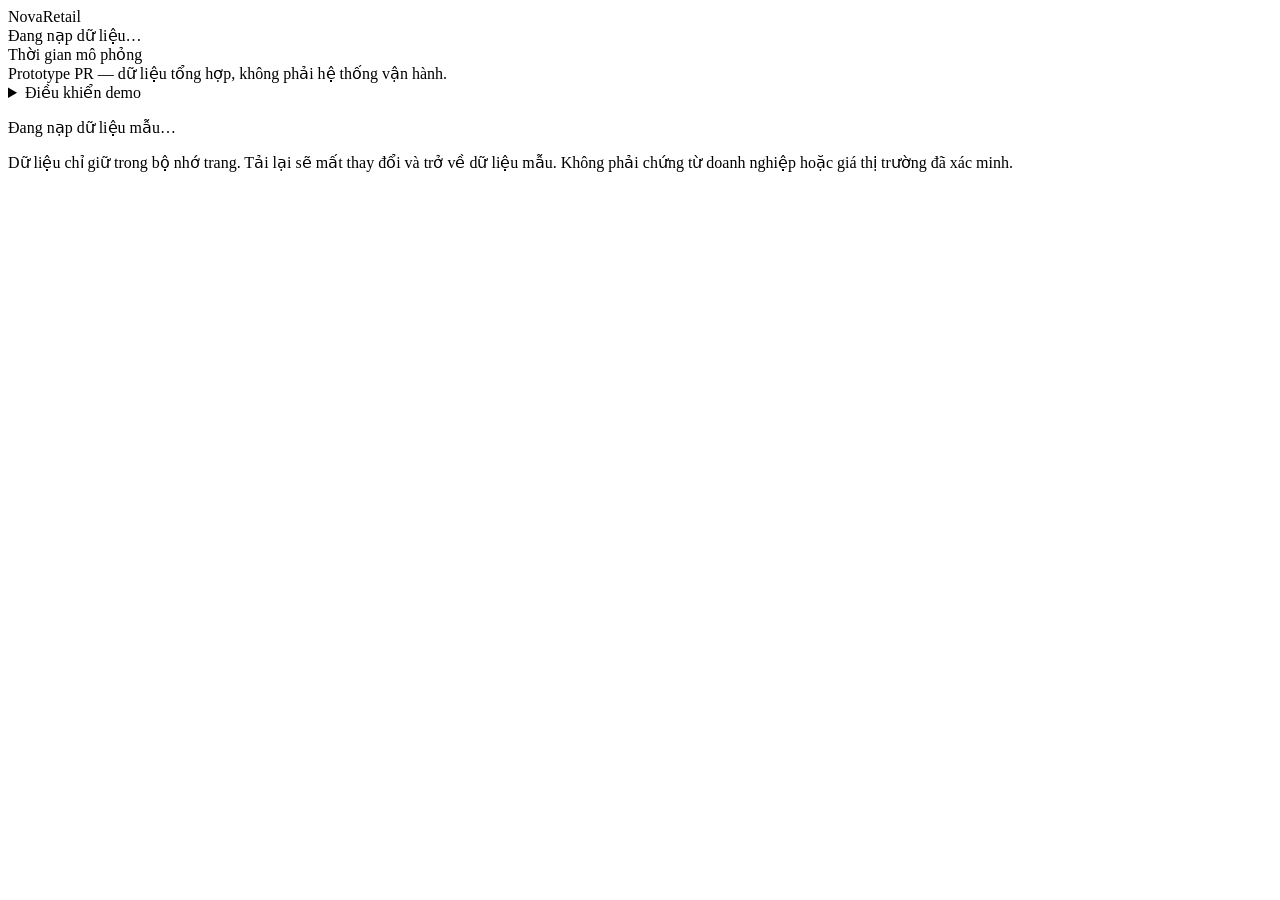
==== prototype/pr/index.html @ 42f6c57f "feat: integrate PR prototype UI and browser evidence" ====
<!doctype html>
<html lang="vi">
<head>
  <meta charset="utf-8">
  <meta name="viewport" content="width=device-width, initial-scale=1">
  <title>Prototype PR · NovaRetail</title>
  <link rel="icon" href="data:,">
  <link rel="stylesheet" href="/styles.css">
  <script type="module" src="/app.mjs"></script>
</head>
<body>
  <header class="top"><div class="top-inner">
    <div class="brand">NovaRetail</div>
    <div class="header-context" id="context">Đang nạp dữ liệu…</div>
    <div class="header-time">Thời gian mô phỏng<time id="clock"></time></div>
  </div></header>
  <div class="review-bar"><div class="review-inner">
    <span class="wire-note">Prototype PR — dữ liệu tổng hợp, không phải hệ thống vận hành.</span>
    <details class="demo"><summary>Điều khiển demo</summary><div class="demo-controls">
      <p class="small">Chuyển vai trò chỉ đổi ngữ cảnh demo, không phải đăng nhập hoặc bảo mật thực tế.</p>
      <label for="role">Vai trò</label><select id="role"><option value="REQ-01">Người yêu cầu · REQ-01</option><option value="MGR-01">Quản lý cửa hàng · MGR-01</option></select>
      <label for="budget">Kết quả ngân sách lần kiểm tra tiếp theo</label><select id="budget"><option value="PASS">Đạt</option><option value="INSUFFICIENT">Không đủ ngân sách</option><option value="UNAVAILABLE">Nguồn dữ liệu ngân sách không khả dụng</option></select>
      <button class="btn secondary" id="reset" type="button">Khôi phục dữ liệu mẫu</button>
    </div></details>
  </div></div>
  <div class="demo-state" id="demo-state"></div>
  <main class="shell" id="app" aria-live="polite"><p>Đang nạp dữ liệu mẫu…</p></main>
  <footer class="shell footer">Dữ liệu chỉ giữ trong bộ nhớ trang. Tải lại sẽ mất thay đổi và trở về dữ liệu mẫu. Không phải chứng từ doanh nghiệp hoặc giá thị trường đã xác minh.</footer>
  <dialog id="confirm-dialog" aria-labelledby="dialog-title">
    <h2 id="dialog-title"></h2><p id="dialog-message"></p>
    <div class="actions"><button id="dialog-cancel" class="btn secondary" type="button">Hủy</button><button id="dialog-confirm" class="btn" type="button">Xác nhận</button></div>
  </dialog>
</body>
</html>
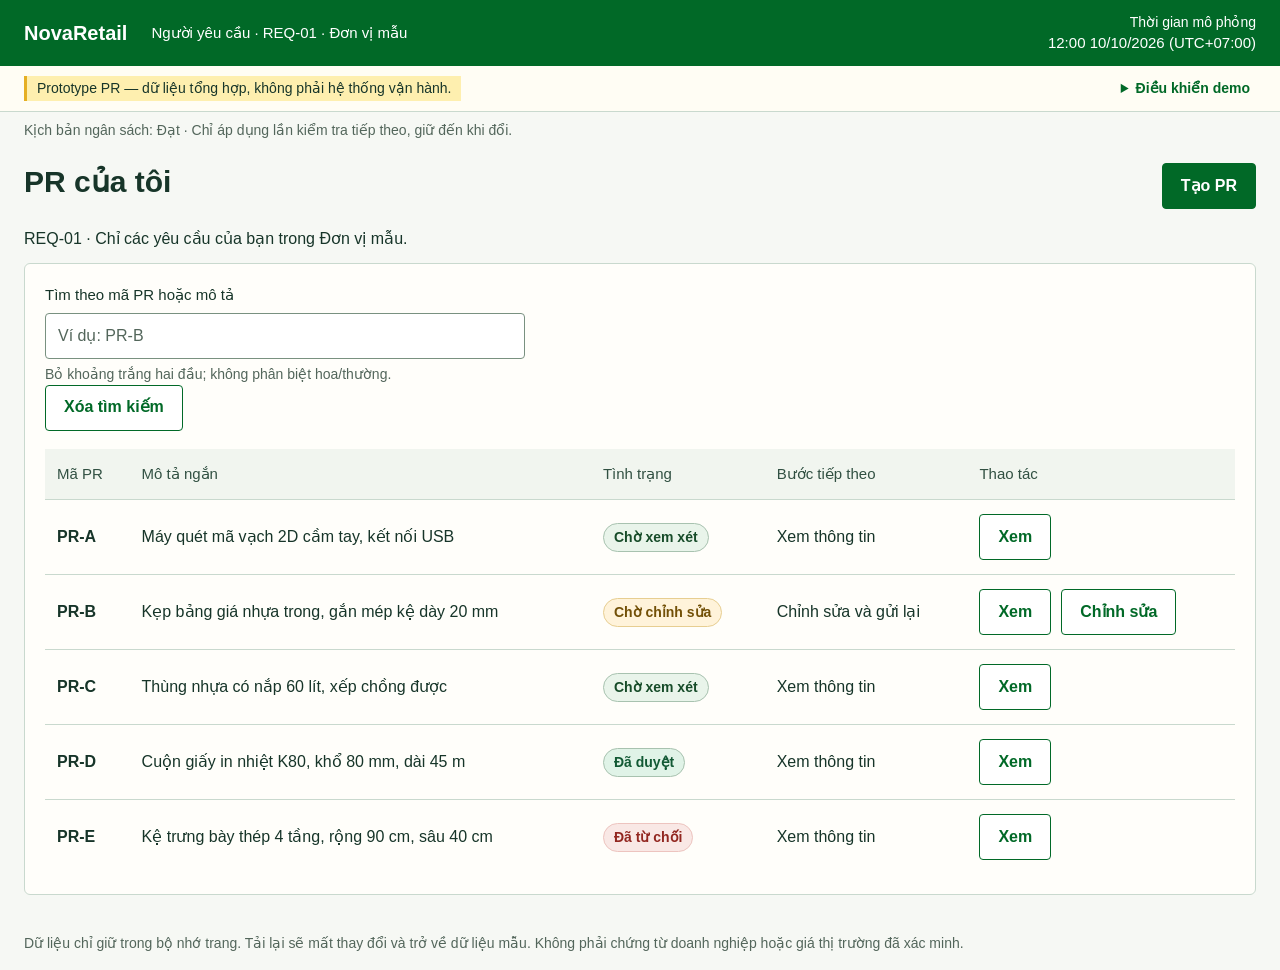
==== commit dac523d6: "build: prepare static PR demo" ====
--- a/prototype/pr/index.html
+++ b/prototype/pr/index.html
@@ -5,8 +5,8 @@
   <meta name="viewport" content="width=device-width, initial-scale=1">
   <title>Prototype PR · NovaRetail</title>
   <link rel="icon" href="data:,">
-  <link rel="stylesheet" href="/styles.css">
-  <script type="module" src="/app.mjs"></script>
+  <link rel="stylesheet" href="./styles.css">
+  <script type="module" src="./app.mjs"></script>
 </head>
 <body>
   <header class="top"><div class="top-inner">
--- a/prototype/pr/styles.css
+++ b/prototype/pr/styles.css
@@ -0,0 +1,192 @@
+@font-face {
+  font-family: 'Be Vietnam Pro'; src: url('./fonts/BeVietnamPro-Regular.ttf') format('truetype');
+  font-weight: 400; font-style: normal; font-display: swap;
+}
+@font-face {
+  font-family: 'Be Vietnam Pro'; src: url('./fonts/BeVietnamPro-Medium.ttf') format('truetype');
+  font-weight: 500; font-style: normal; font-display: swap;
+}
+@font-face {
+  font-family: 'Be Vietnam Pro'; src: url('./fonts/BeVietnamPro-SemiBold.ttf') format('truetype');
+  font-weight: 600; font-style: normal; font-display: swap;
+}
+@font-face {
+  font-family: 'Be Vietnam Pro'; src: url('./fonts/BeVietnamPro-Bold.ttf') format('truetype');
+  font-weight: 700; font-style: normal; font-display: swap;
+}
+
+:root {
+  --dark: #016927; --green: #037d4d; --cream: #feefaf; --yellow: #e5af24;
+  --paper: #fffefa; --page: #f6f8f4; --ink: #173529; --muted: #53665b;
+  --line: #c9d9ce; --control: #799180; --soft: #edf2ed;
+  --error: #a02720; --error-bg: #fff0ed; --warn: #815406; --warn-bg: #fff5d7;
+}
+* { box-sizing: border-box; }
+html { font-size: 16px; }
+body { margin: 0; color: var(--ink); background: var(--page); font: 400 16px/1.5 'Be Vietnam Pro', Arial, sans-serif; }
+button, input, textarea, select { font: inherit; color: inherit; }
+a { color: var(--dark); text-underline-offset: 3px; }
+a:hover { text-decoration-thickness: 2px; }
+strong { font-weight: 600; }
+h1, h2, h3, p, ol, dl { margin-top: 0; }
+h1 { margin-bottom: 8px; font-size: 30px; font-weight: 700; line-height: 1.2; }
+h2 { margin-bottom: 14px; font-size: 21px; font-weight: 600; line-height: 1.35; }
+h3 { margin-bottom: 8px; font-size: 18px; font-weight: 600; }
+p { margin-bottom: 12px; }
+a:focus-visible, button:focus-visible, input:focus-visible, textarea:focus-visible, select:focus-visible, summary:focus-visible {
+  outline: 3px solid #ad6500; outline-offset: 3px;
+}
+.top { background: var(--dark); color: white; }
+.top-inner { max-width: 1328px; margin: auto; padding: 12px 24px; display: flex; align-items: center; gap: 24px; }
+.brand { font-size: 20px; font-weight: 700; white-space: nowrap; }
+.header-context { flex: 1; font-size: 15px; }
+.header-time { text-align: right; font-size: 14px; line-height: 1.45; }
+.header-time time { display: block; font-size: 15px; font-weight: 500; }
+.manager-context { display: none; }
+body:has(.view[data-role='manager']:target, .view[data-role='manager'] :target) .manager-context { display: inline; }
+body:has(.view[data-role='manager']:target, .view[data-role='manager'] :target) .requester-context { display: none; }
+.review-bar { border-bottom: 1px solid var(--line); background: #fffdf4; }
+.review-inner { max-width: 1328px; padding: 6px 24px; margin: auto; display: flex; align-items: center; justify-content: space-between; gap: 16px; }
+.wire-note { border-left: 3px solid var(--yellow); padding: 2px 10px; background: var(--cream); font-size: 14px; font-weight: 500; }
+.scenario { position: relative; flex: 0 0 auto; font-size: 14px; }
+.scenario > summary { cursor: pointer; color: var(--dark); font-weight: 600; min-height: 30px; padding: 4px 6px; }
+.scenario-panel { position: absolute; top: calc(100% + 8px); right: 0; z-index: 10; width: min(1020px, calc(100vw - 48px)); padding: 18px; border: 1px solid var(--control); border-radius: 6px; background: white; }
+.scenario-panel p { color: var(--muted); font-size: 14px; }
+.scenario-links { display: flex; gap: 8px; flex-wrap: wrap; }
+.scenario-links a { display: inline-flex; align-items: center; min-height: 38px; padding: 6px 10px; border: 1px solid var(--line); border-radius: 4px; text-decoration: none; }
+.scenario-links a:hover { background: var(--soft); }
+.scenario-group + .scenario-group { border-top: 1px solid var(--line); padding-top: 12px; margin-top: 12px; }
+.scenario-group > strong { display: block; margin-bottom: 8px; }
+.shell { max-width: 1328px; padding: 22px 24px 16px; margin: auto; }
+.view { display: none; scroll-margin-top: 160px; }
+.view:target, .view:has(:target) { display: block; }
+body:not(:has(.view:target, .view :target)) #scr01 { display: block; }
+.back { display: inline-block; margin-bottom: 12px; font-size: 15px; }
+.page-head { margin-bottom: 18px; }
+.heading-row { display: flex; align-items: center; justify-content: space-between; gap: 20px; }
+.page-head p { margin-bottom: 0; }
+.status-line { display: flex; align-items: center; gap: 10px; flex-wrap: wrap; }
+.badge { display: inline-block; padding: 3px 10px; border: 1px solid #a8c2af; border-radius: 16px; color: #174c29; background: #e9f4ea; font-size: 14px; font-weight: 600; white-space: nowrap; }
+.badge.draft { color: #544826; background: #f4f1e8; border-color: #d9cfb1; }
+.badge.return { color: #725007; background: #fff3da; border-color: #e7ce91; }
+.badge.reject { color: #922720; background: #f9e8e5; border-color: #edc4bf; }
+.badge.approved { color: #125934; background: #e0f3e7; border-color: #a8c2af; }
+.panel { padding: 20px; margin-bottom: 16px; border: 1px solid var(--line); border-radius: 6px; background: var(--paper); }
+.panel > :last-child { margin-bottom: 0; }
+.muted, .placeholder { color: var(--muted); }
+.small, .hint, .metric-label { font-size: 14px; line-height: 1.5; }
+.metric-label { color: var(--muted); margin: 12px 0 0; }
+.sample-label { color: var(--muted); font-size: 14px; font-weight: 400; }
+.count { margin-left: 8px; padding: 3px 9px; border-radius: 4px; background: var(--soft); color: var(--dark); font-size: 16px; font-weight: 600; white-space: nowrap; }
+.btn { display: inline-flex; align-items: center; justify-content: center; min-height: 46px; padding: 10px 18px; border: 1px solid var(--dark); border-radius: 4px; background: var(--dark); color: white; font-size: 16px; font-weight: 600; line-height: 1.4; text-decoration: none; }
+.btn.secondary { color: var(--dark); background: white; }
+.btn.danger { background: var(--error); border-color: var(--error); color: white; }
+.btn:disabled { opacity: 1; cursor: not-allowed; }
+.btn:hover { text-decoration: none; }
+.action-bar { display: flex; justify-content: space-between; align-items: center; gap: 20px; flex-wrap: wrap; padding-top: 18px; margin-top: 18px; border-top: 1px solid var(--line); }
+.action-bar p { margin: 0; flex: 1; }
+.actions { display: flex; align-items: center; flex-wrap: wrap; gap: 10px; }
+.field label { display: block; margin-bottom: 6px; font-size: 15px; font-weight: 500; }
+.field input, .field textarea, .field select { display: block; width: 100%; min-width: 0; min-height: 46px; border: 1px solid var(--control); border-radius: 4px; padding: 10px 12px; background: white; font-size: 16px; line-height: 1.5; }
+.field textarea { min-height: 72px; resize: vertical; }
+.field input[readonly] { background: var(--soft); }
+.field input::placeholder, .field textarea::placeholder { color: var(--muted); opacity: 1; }
+.hint { display: block; color: var(--muted); margin-top: 5px; }
+.request-grid { display: grid; grid-template-columns: 1fr 1.4fr 1.2fr 1fr; gap: 16px; margin-bottom: 18px; }
+.line-grid { display: grid; grid-template-columns: minmax(0, 1fr) 170px 240px; gap: 18px; }
+.money-hint { color: var(--ink); }
+.has-error input, .has-error textarea, .has-error select { border: 2px solid var(--error); }
+.error-text { display: block; color: var(--error); font-size: 15px; font-weight: 500; margin-top: 5px; }
+.callout { padding: 12px 16px; margin-bottom: 16px; border-left: 4px solid var(--green); background: #edf6ee; }
+.callout.warn { border-color: var(--warn); background: var(--warn-bg); }
+.callout.error { border-color: var(--error); background: var(--error-bg); }
+.callout p { margin: 6px 0 0; }
+.callout ul { margin: 8px 0 0; padding-left: 22px; }
+.callout .error-link { color: var(--error); font-weight: 500; }
+.table-wrap { overflow-x: auto; }
+table { width: 100%; border-collapse: collapse; text-align: left; }
+th, td { border-bottom: 1px solid var(--line); padding: 14px 12px; vertical-align: middle; }
+th { background: #f1f5ef; color: #315042; font-size: 15px; font-weight: 500; line-height: 1.5; }
+td { font-size: 16px; line-height: 1.5; }
+tr:last-child td { border-bottom: 0; }
+.queue-table { table-layout: fixed; }
+.queue-table .col-id { width: 80px; }
+.queue-table .col-owner { width: 145px; }
+.queue-table .col-round { width: 65px; }
+.queue-table .col-date { width: 190px; }
+.queue-table .col-wait { width: 150px; }
+.queue-table .col-action { width: 128px; }
+.queue-table .btn { white-space: nowrap; padding: 10px 12px; }
+.nowrap { white-space: nowrap; }
+.search-row { max-width: 480px; margin-bottom: 18px; }
+.cohort-heading { display: flex; align-items: baseline; justify-content: space-between; gap: 20px; margin-bottom: 8px; }
+.cohort-heading h2 { margin-bottom: 0; }
+.rate { color: var(--dark); font-size: 24px; white-space: nowrap; }
+.rate span { color: var(--ink); font-size: 16px; font-weight: 500; margin-left: 12px; }
+.report-context { margin-bottom: 10px; }
+.cohort-context { margin: 10px 0 14px; }
+.disclosure { border-top: 1px solid var(--line); padding-top: 12px; margin-top: 14px; }
+.disclosure > summary { cursor: pointer; color: var(--dark); font-size: 15px; font-weight: 600; }
+.disclosure-body { padding-top: 12px; font-size: 14px; }
+.disclosure-body p { margin-bottom: 10px; }
+.quality-list { display: grid; grid-template-columns: 1fr 1fr; gap: 7px 24px; padding-left: 20px; margin-bottom: 0; }
+.readonly-grid { display: grid; grid-template-columns: 1fr 1.4fr 1.2fr 1fr; gap: 16px 20px; margin-bottom: 18px; }
+.readonly-grid .wide { grid-column: 1 / -1; }
+.readonly-grid dt { margin-bottom: 4px; color: var(--muted); font-size: 15px; font-weight: 500; }
+.readonly-grid dd { margin: 0; font-size: 16px; }
+.waiting-line { display: flex; align-items: baseline; gap: 12px; flex-wrap: wrap; padding: 12px 0 0; margin-top: 12px; border-top: 1px solid var(--line); }
+.waiting-line strong { color: var(--dark); font-size: 18px; }
+.history { list-style: none; margin: 0; padding: 0; }
+.history li { display: grid; grid-template-columns: 190px 1fr; gap: 18px; padding: 10px 0; border-bottom: 1px solid var(--line); }
+.history li:first-child { padding-top: 0; }
+.history li:last-child { padding-bottom: 0; border-bottom: 0; }
+.history p { margin: 4px 0 0; }
+.empty { padding: 24px 16px; text-align: center; background: #fafcf9; }
+.empty h3 { margin-bottom: 6px; }
+.footer { padding-top: 6px; font-size: 14px; color: var(--muted); }
+.sr-only { position: absolute; width: 1px; height: 1px; margin: -1px; padding: 0; overflow: hidden; clip-path: inset(50%); white-space: nowrap; border: 0; }
+@media (max-width: 1000px) {
+  .request-grid, .readonly-grid { grid-template-columns: 1fr 1fr; }
+  .queue-table { min-width: 1050px; }
+  .top-inner { flex-wrap: wrap; gap: 8px 20px; }
+  .header-time { width: 100%; text-align: left; }
+  .header-time time { display: inline; margin-left: 8px; }
+}
+@media (max-width: 700px) {
+  h1 { font-size: 28px; }
+  .shell { padding: 18px 16px; }
+  .top-inner, .review-inner { padding-left: 16px; padding-right: 16px; }
+  .header-context { flex-basis: 100%; }
+  .review-inner { align-items: flex-start; }
+  .scenario-panel { width: calc(100vw - 32px); }
+  .request-grid, .readonly-grid, .line-grid, .quality-list { grid-template-columns: 1fr; }
+  .heading-row, .cohort-heading { align-items: flex-start; flex-direction: column; gap: 10px; }
+  .panel { padding: 16px; }
+  .history li { grid-template-columns: 1fr; gap: 4px; }
+  .action-bar { align-items: flex-start; }
+  .action-bar p { flex-basis: 100%; }
+  .list-table { min-width: 950px; }
+  .item-table { min-width: 550px; }
+}
+
+/* Preserve the reviewed wireframe; additions cover live controls and dialogs. */
+#app .view { display: block; }
+.demo { position: relative; font-size: 14px; flex-shrink: 0; }
+.demo summary { cursor: pointer; font-weight: 600; color: var(--dark); padding: 6px; }
+.demo-controls { position: absolute; z-index: 20; right: 0; top: 36px; width: min(440px, calc(100vw - 32px)); background: var(--paper); padding: 18px; border: 1px solid var(--control); border-radius: 6px; }
+.demo-controls label { display: block; margin: 10px 0 4px; }
+.demo-controls select { width: 100%; padding: 8px; min-height: 44px; margin-bottom: 12px; }
+.demo-state { max-width: 1328px; padding: 8px 24px 0; margin: auto; color: var(--muted); font-size: 14px; }
+[hidden] { display: none !important; }
+button { cursor: pointer; }
+.btn:disabled { opacity: .65; }
+#errors:focus { outline: 3px solid #ad6500; outline-offset: 3px; }
+dialog { color: var(--ink); background: var(--paper); border: 1px solid var(--control); border-radius: 6px; padding: 24px; width: min(540px, calc(100vw - 32px)); }
+dialog::backdrop { background: #17352966; }
+.list-table td:nth-child(2) { max-width: 420px; }
+.request-grid .wide { grid-column: 1 / -1; }
+.header-context, td, dd, .history p, .callout, .demo-state { overflow-wrap: anywhere; }
+@media (max-width: 700px) { .review-inner { flex-wrap: wrap; } .demo-controls { left: 0; right: auto; } .demo-state { padding-left: 16px; padding-right: 16px; } }
+.callout textarea { display: block; width: 100%; min-height: 90px; padding: 10px; margin: 8px 0; border: 1px solid var(--control); border-radius: 4px; }
+button.back { border: 0; background: transparent; padding: 0; text-decoration: underline; color: var(--dark); }
+.status-line { margin-bottom: 16px; }
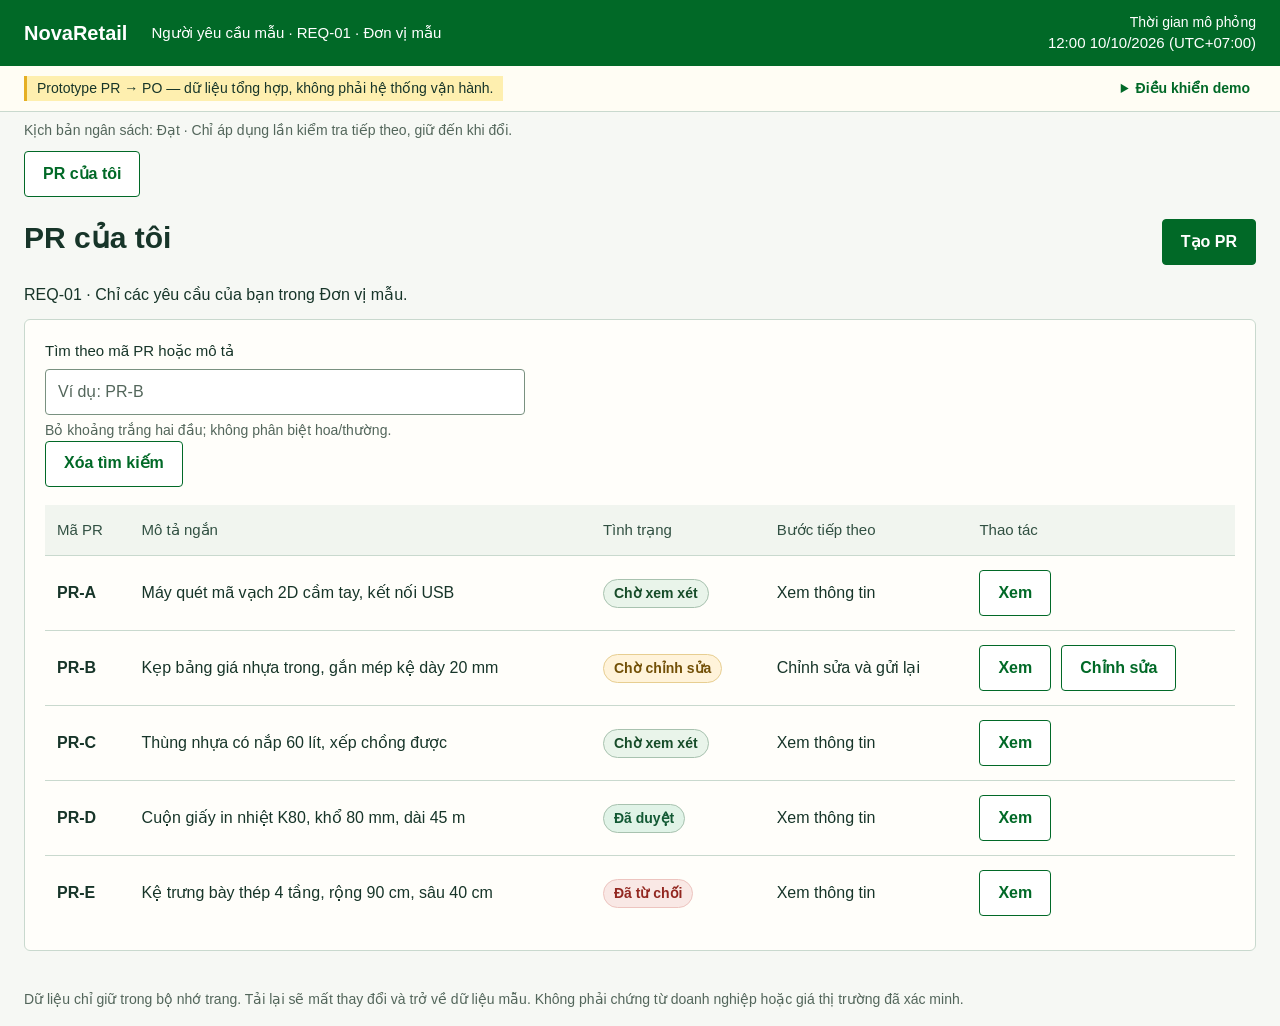
==== commit aec315c6: "feat: connect PR and PO workflow" ====
--- a/prototype/pr/index.html
+++ b/prototype/pr/index.html
@@ -3,7 +3,7 @@
 <head>
   <meta charset="utf-8">
   <meta name="viewport" content="width=device-width, initial-scale=1">
-  <title>Prototype PR · NovaRetail</title>
+  <title>Prototype PR → PO · NovaRetail</title>
   <link rel="icon" href="data:,">
   <link rel="stylesheet" href="./styles.css">
   <script type="module" src="./app.mjs"></script>
@@ -15,15 +15,18 @@
     <div class="header-time">Thời gian mô phỏng<time id="clock"></time></div>
   </div></header>
   <div class="review-bar"><div class="review-inner">
-    <span class="wire-note">Prototype PR — dữ liệu tổng hợp, không phải hệ thống vận hành.</span>
+    <span class="wire-note">Prototype PR → PO — dữ liệu tổng hợp, không phải hệ thống vận hành.</span>
     <details class="demo"><summary>Điều khiển demo</summary><div class="demo-controls">
       <p class="small">Chuyển vai trò chỉ đổi ngữ cảnh demo, không phải đăng nhập hoặc bảo mật thực tế.</p>
       <label for="role">Vai trò</label><select id="role"><option value="REQ-01">Người yêu cầu · REQ-01</option><option value="MGR-01">Quản lý cửa hàng · MGR-01</option></select>
       <label for="budget">Kết quả ngân sách lần kiểm tra tiếp theo</label><select id="budget"><option value="PASS">Đạt</option><option value="INSUFFICIENT">Không đủ ngân sách</option><option value="UNAVAILABLE">Nguồn dữ liệu ngân sách không khả dụng</option></select>
+      <label for="finance-route">Tuyến PO cho lần gửi tiếp theo</label><select id="finance-route"><option value="false">Không cần Tài chính bổ sung</option><option value="true">Có Tài chính bổ sung</option></select>
+      <p class="small">Mua hàng phê duyệt bắt buộc. Lựa chọn chỉ chốt khi gửi/gửi lại PO; không đổi tuyến vòng đang chờ.</p>
       <button class="btn secondary" id="reset" type="button">Khôi phục dữ liệu mẫu</button>
     </div></details>
   </div></div>
   <div class="demo-state" id="demo-state"></div>
+  <nav class="shell module-nav" id="module-nav" aria-label="Điều hướng công việc"></nav>
   <main class="shell" id="app" aria-live="polite"><p>Đang nạp dữ liệu mẫu…</p></main>
   <footer class="shell footer">Dữ liệu chỉ giữ trong bộ nhớ trang. Tải lại sẽ mất thay đổi và trở về dữ liệu mẫu. Không phải chứng từ doanh nghiệp hoặc giá thị trường đã xác minh.</footer>
   <dialog id="confirm-dialog" aria-labelledby="dialog-title">
--- a/prototype/pr/styles.css
+++ b/prototype/pr/styles.css
@@ -190,3 +190,5 @@
 .callout textarea { display: block; width: 100%; min-height: 90px; padding: 10px; margin: 8px 0; border: 1px solid var(--control); border-radius: 4px; }
 button.back { border: 0; background: transparent; padding: 0; text-decoration: underline; color: var(--dark); }
 .status-line { margin-bottom: 16px; }
+.module-nav { padding-top: 10px; padding-bottom: 0; }
+[data-screen^='PO-'] dd { overflow-wrap: anywhere; }
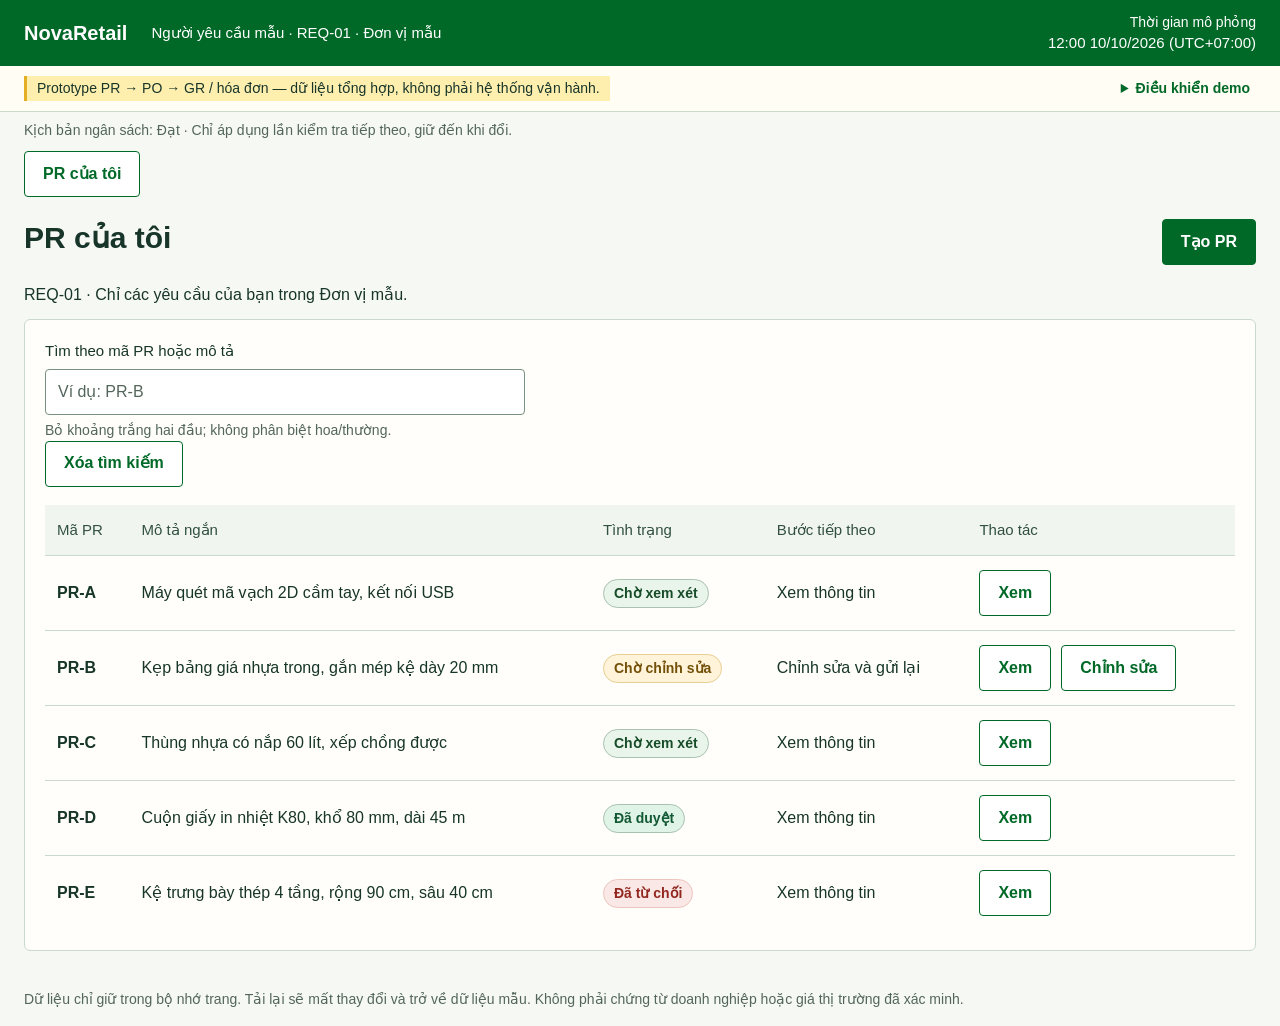
==== commit 0f5ab9da: "feat: add goods receipts and supplier invoices" ====
--- a/prototype/pr/index.html
+++ b/prototype/pr/index.html
@@ -3,7 +3,7 @@
 <head>
   <meta charset="utf-8">
   <meta name="viewport" content="width=device-width, initial-scale=1">
-  <title>Prototype PR → PO · NovaRetail</title>
+  <title>Prototype PR → PO → GR / hóa đơn · NovaRetail</title>
   <link rel="icon" href="data:,">
   <link rel="stylesheet" href="./styles.css">
   <script type="module" src="./app.mjs"></script>
@@ -15,7 +15,7 @@
     <div class="header-time">Thời gian mô phỏng<time id="clock"></time></div>
   </div></header>
   <div class="review-bar"><div class="review-inner">
-    <span class="wire-note">Prototype PR → PO — dữ liệu tổng hợp, không phải hệ thống vận hành.</span>
+    <span class="wire-note">Prototype PR → PO → GR / hóa đơn — dữ liệu tổng hợp, không phải hệ thống vận hành.</span>
     <details class="demo"><summary>Điều khiển demo</summary><div class="demo-controls">
       <p class="small">Chuyển vai trò chỉ đổi ngữ cảnh demo, không phải đăng nhập hoặc bảo mật thực tế.</p>
       <label for="role">Vai trò</label><select id="role"><option value="REQ-01">Người yêu cầu · REQ-01</option><option value="MGR-01">Quản lý cửa hàng · MGR-01</option></select>
--- a/prototype/pr/styles.css
+++ b/prototype/pr/styles.css
@@ -192,3 +192,4 @@
 .status-line { margin-bottom: 16px; }
 .module-nav { padding-top: 10px; padding-bottom: 0; }
 [data-screen^='PO-'] dd { overflow-wrap: anywhere; }
+[data-screen^='GR-'] dd, [data-screen^='INVOICE-'] dd { overflow-wrap: anywhere; }
